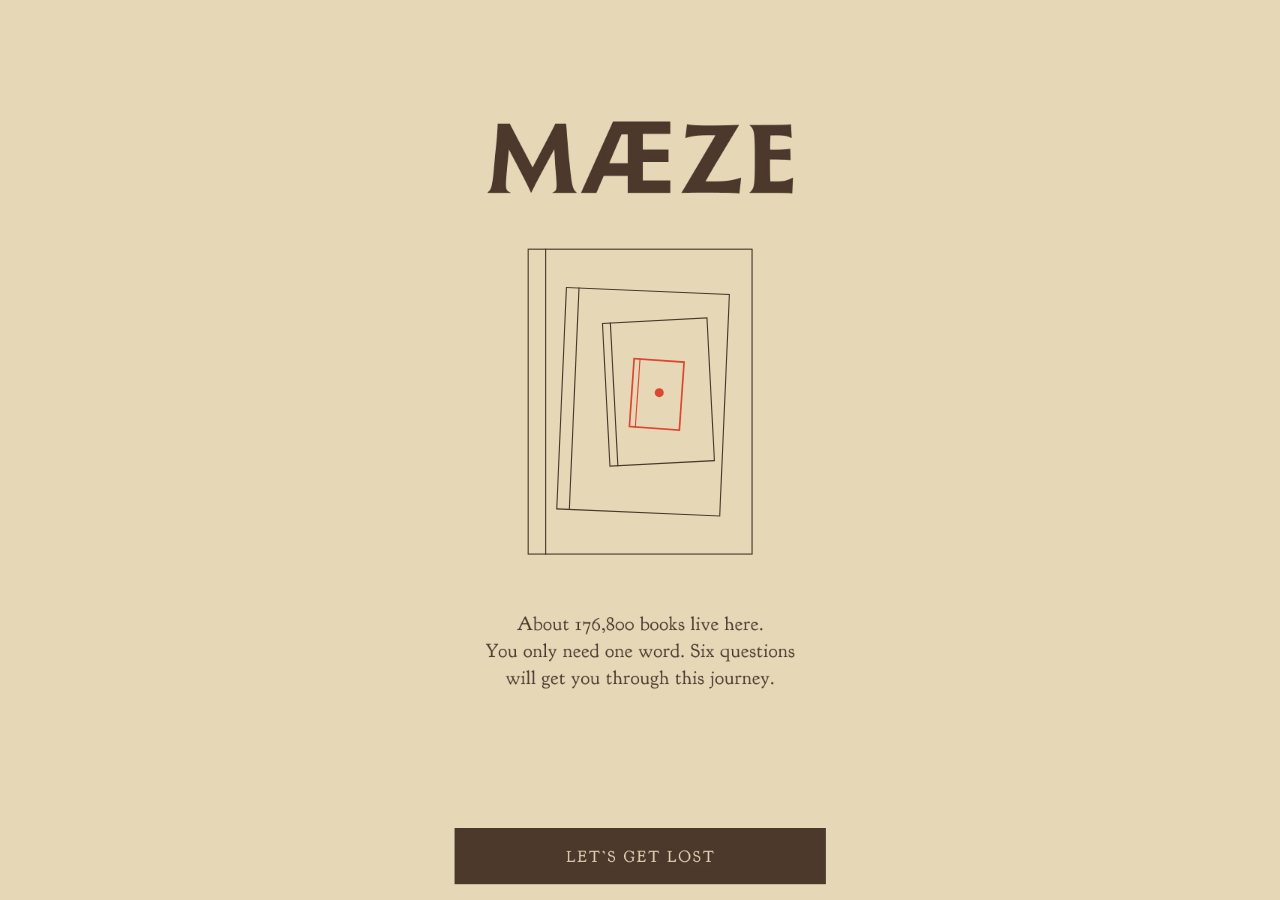
==== index.html @ 63a768b9 "Load the newest version when a phone has an old copy cached On load, app.js fetches the published pa" ====
<!doctype html>
<html lang="en">
<head>
<meta charset="utf-8">
<meta name="viewport" content="width=device-width, initial-scale=1, maximum-scale=1, user-scalable=no, viewport-fit=cover">
<meta name="apple-mobile-web-app-capable" content="yes">
<meta name="mobile-web-app-capable" content="yes">
<meta name="apple-mobile-web-app-status-bar-style" content="black-translucent">
<meta name="apple-mobile-web-app-title" content="MÆZE">
<meta name="theme-color" content="#E6D8B7">
<link rel="manifest" href="site.webmanifest">
<link rel="apple-touch-icon" href="apple-touch-icon.png">
<link rel="icon" type="image/png" sizes="192x192" href="icon-192.png">
<meta name="description" content="MÆZE: six questions lead you from the Providence Athenæum's card catalog to one word in one book. A touch prototype by ÆEEEE.">
<title>MÆZE</title>
<link rel="stylesheet" href="style.css?v=20261103i">
</head>
<body>
<main id="app" aria-label="MÆZE prototype">
  <div id="frame">
    <div id="stage" role="application" aria-label="Tap, drag or swipe to explore"></div>
  </div>
</main>
<div class="edge top"></div><div class="edge bottom"></div>
<script src="assets.js?v=20261103i"></script>
<script src="app.js?v=20261103i"></script>
</body>
</html>
---- style.css ----
:root {
  --sand: #E6D8B7;
  --umber: #4C372C;
  --vermilion: #DC4733;
  --bg: var(--sand);
}
* { box-sizing: border-box; }
html, body {
  margin: 0;
  height: 100%;
  background-color: var(--bg);
  overflow: hidden;
  overscroll-behavior: none;
}
body {
  -webkit-tap-highlight-color: transparent;
  -webkit-touch-callout: none;
  -webkit-user-select: none;
  user-select: none;
  touch-action: none;
}
/* the app band (mock status bar and home indicator cropped), centred inside the device's safe area */
#app {
  position: fixed;
  inset: 0;
  display: grid;
  place-items: center;
  background-color: var(--bg);
  padding: env(safe-area-inset-top) env(safe-area-inset-right) env(safe-area-inset-bottom) env(safe-area-inset-left);
}
/* thin strips pinned to the top and bottom edges: Safari tints its status bar and toolbar from what touches the edges */
.edge {
  position: fixed;
  left: 0;
  right: 0;
  height: 6px;
  background-color: var(--bg);
  pointer-events: none;
  z-index: 5;
}
.edge.top { top: 0; }
.edge.bottom { bottom: 0; }
#frame {
  position: relative;
  overflow: hidden;
}
#stage {
  position: absolute;
  left: 0;
  top: 0;
  width: 402px;
  height: 874px;
  transform-origin: 0 0;
  touch-action: none;
  cursor: pointer;
}
.screen, .overlay {
  position: absolute;
  inset: 0;
  overflow: hidden;
}
.screen img, .overlay img, .inst img {
  position: absolute;
  display: block;
  pointer-events: none;
  -webkit-user-drag: none;
}
.inst { position: absolute; }
.inst img { will-change: opacity, transform; }
.live { position: absolute; left: 0; top: 0; overflow: visible; }
.live > * { transform-box: view-box; transform-origin: 0 0; }
.fade { transition-property: opacity; transition-timing-function: ease-in-out; }
.hint {
  position: absolute;
  border: 2px solid var(--vermilion);
  border-radius: 6px;
  background: rgba(220, 71, 51, .10);
  pointer-events: none;
  opacity: 0;
  animation: hint .9s ease-out;
}
@keyframes hint {
  0% { opacity: 0; }
  20% { opacity: 1; }
  100% { opacity: 0; }
}
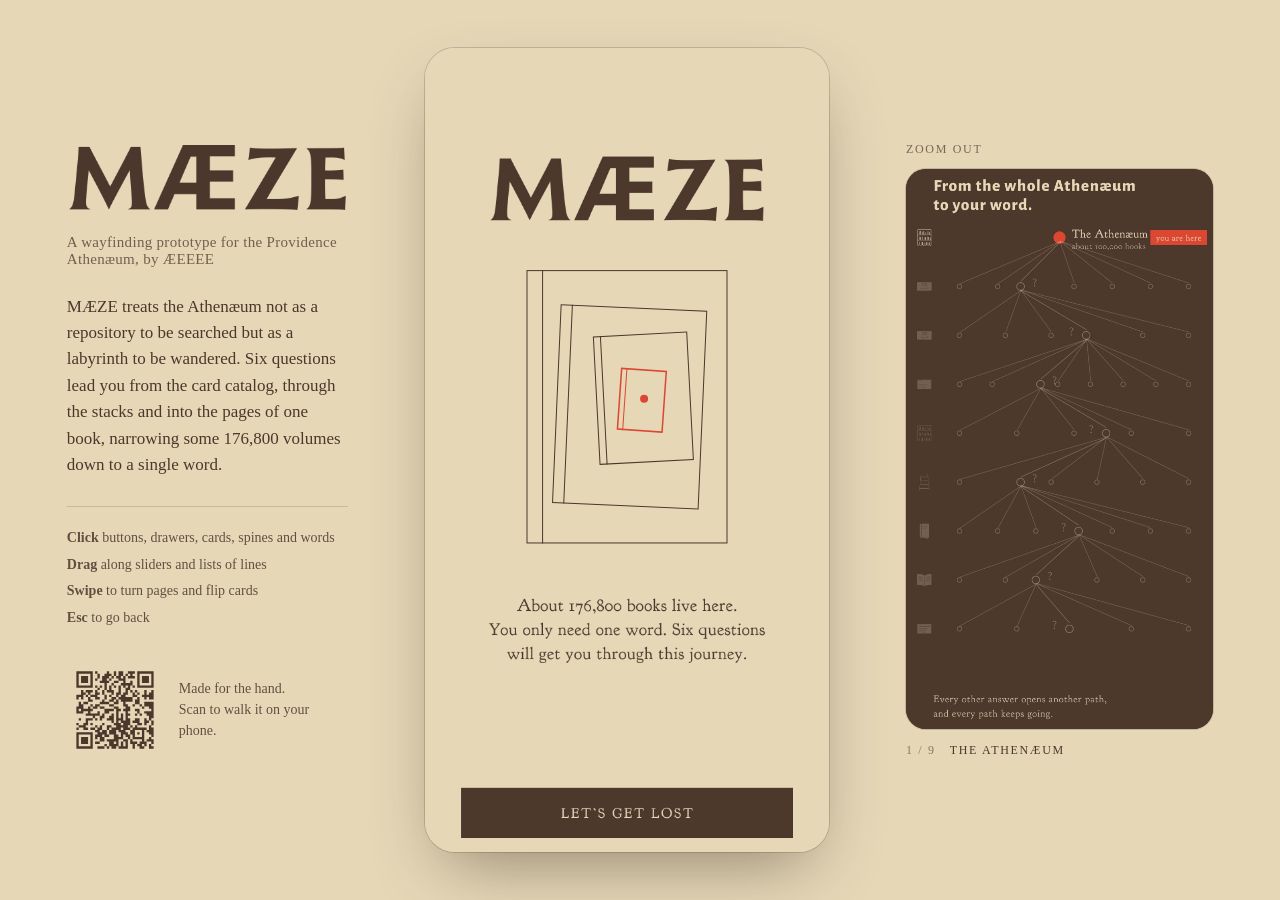
==== commit f406702f: "Desktop layout: intro, prototype and live zoom-out map side by side Phones and tablets keep the full" ====
--- a/index.html
+++ b/index.html
@@ -13,16 +13,37 @@
 <link rel="icon" type="image/png" sizes="192x192" href="icon-192.png">
 <meta name="description" content="MÆZE: six questions lead you from the Providence Athenæum's card catalog to one word in one book. A touch prototype by ÆEEEE.">
 <title>MÆZE</title>
-<link rel="stylesheet" href="style.css?v=20261103i">
+<link rel="stylesheet" href="style.css?v=20261113a">
 </head>
 <body>
 <main id="app" aria-label="MÆZE prototype">
+  <!-- desktop only: project intro (left) and live zoom-out map (right); hidden on phones and tablets -->
+  <aside class="d-side d-intro" aria-label="About MÆZE">
+    <h1 class="d-mark"><span class="sr">MÆZE</span></h1>
+    <p class="d-by">A wayfinding prototype for the Providence Athenæum, by ÆEEEE</p>
+    <p class="d-text">MÆZE treats the Athenæum not as a repository to be searched but as a labyrinth to be wandered. Six questions lead you from the card catalog, through the stacks and into the pages of one book, narrowing some 176,800 volumes down to a single word.</p>
+    <ul class="d-how">
+      <li><b>Click</b> buttons, drawers, cards, spines and words</li>
+      <li><b>Drag</b> along sliders and lists of lines</li>
+      <li><b>Swipe</b> to turn pages and flip cards</li>
+      <li><b>Esc</b> to go back</li>
+    </ul>
+    <div class="d-qr">
+      <img src="qr/maze-qr.svg" alt="QR code for jkwon20241.github.io/maze" width="96" height="96">
+      <p>Made for the hand.<br>Scan to walk it on your phone.</p>
+    </div>
+  </aside>
   <div id="frame">
     <div id="stage" role="application" aria-label="Tap, drag or swipe to explore"></div>
   </div>
+  <aside class="d-side d-map" aria-label="Zoom out: where you are">
+    <p class="d-label">Zoom out</p>
+    <div class="d-map-view"><img alt="" id="d-map-a"><img alt="" id="d-map-b"></div>
+    <p class="d-level"><span id="d-level-n">1 / 9</span><span id="d-level-name">The Athenæum</span></p>
+  </aside>
 </main>
 <div class="edge top"></div><div class="edge bottom"></div>
-<script src="assets.js?v=20261103i"></script>
-<script src="app.js?v=20261103i"></script>
+<script src="assets.js?v=20261113a"></script>
+<script src="app.js?v=20261113a"></script>
 </body>
 </html>
--- a/style.css
+++ b/style.css
@@ -27,6 +27,12 @@
   place-items: center;
   background-color: var(--bg);
   padding: env(safe-area-inset-top) env(safe-area-inset-right) env(safe-area-inset-bottom) env(safe-area-inset-left);
+}
+/* iOS 26 home-screen app (WebKit bug 301108): the viewport comes up short by the status-bar height and
+   nothing is drawn below it, cutting off the bottom. Stretch the page and the app back to the full screen. */
+@media (display-mode: standalone) {
+  html { min-height: min(100lvh, calc(100% + env(safe-area-inset-top))); }
+  #app { bottom: auto; height: min(100lvh, calc(100% + env(safe-area-inset-top))); }
 }
 /* thin strips pinned to the top and bottom edges: Safari tints its status bar and toolbar from what touches the edges */
 .edge {
@@ -84,3 +90,77 @@
   20% { opacity: 1; }
   100% { opacity: 0; }
 }
+
+/* ---------- desktop (fine pointer, wide window): intro | prototype | live zoom-out map ----------
+   Phones and tablets never get the .desk class, so everything above stays their layout. */
+.d-side { display: none; }
+.sr { position: absolute; width: 1px; height: 1px; overflow: hidden; clip: rect(0 0 0 0); white-space: nowrap; }
+html.desk { --fg: var(--umber); --line: rgba(76, 55, 44, .22); }
+html.desk[data-theme="U"] { --fg: var(--sand); --line: rgba(230, 216, 183, .22); }
+html.desk, html.desk body, html.desk #app { transition: background-color .5s ease; }
+html.desk body { touch-action: auto; }
+html.desk .edge { display: none; }
+html.desk #app {
+  display: grid;
+  grid-template-columns: clamp(240px, 22vw, 340px) auto clamp(240px, 24vw, 360px);
+  justify-content: center;
+  align-items: center;
+  column-gap: clamp(40px, 6vw, 120px);
+  padding: 48px 56px;
+  color: var(--fg);
+  font-family: "Iowan Old Style", "Palatino Linotype", Palatino, Georgia, serif;
+}
+html.desk .d-side { display: block; justify-self: stretch; transition: color .5s ease; }
+html.desk #frame {
+  border-radius: 30px;
+  box-shadow: 0 0 0 1px var(--line), 0 28px 70px -20px rgba(40, 26, 18, .45);
+}
+html.desk #stage { cursor: default; }
+
+.d-intro { align-self: center; }
+.d-mark {
+  margin: 0;
+  width: 100%;
+  max-width: 300px;
+  aspect-ratio: 828 / 204;
+  background-color: currentColor;
+  -webkit-mask: url(img/wordmark.png) center / contain no-repeat;
+  mask: url(img/wordmark.png) center / contain no-repeat;
+}
+.d-by { margin: 22px 0 0; font-size: 15px; letter-spacing: .02em; opacity: .75; }
+.d-text { margin: 26px 0 0; font-size: 17px; line-height: 1.55; }
+.d-how { list-style: none; margin: 28px 0 0; padding: 18px 0 0; border-top: 1px solid var(--line); font-size: 14px; line-height: 1.9; opacity: .85; }
+.d-how b { font-weight: 600; }
+.d-qr { display: flex; align-items: center; gap: 16px; margin-top: 30px; }
+.d-qr img { width: 96px; height: 96px; border-radius: 8px; flex: none; }
+.d-qr p { margin: 0; font-size: 14px; line-height: 1.5; opacity: .85; }
+
+.d-label, .d-level { font-size: 12px; letter-spacing: .14em; text-transform: uppercase; margin: 0; }
+.d-label { opacity: .7; margin-bottom: 12px; }
+.d-map-view {
+  position: relative;
+  width: min(100%, calc((100vh - 200px) * 402 / 734));
+  aspect-ratio: 402 / 734;
+  overflow: hidden;
+  border-radius: 20px;
+  background: var(--umber);
+  box-shadow: 0 0 0 1px var(--line);
+}
+/* the zoom-out render is 402 x 874; show y 86-820 (title to footer, without its own Close row) */
+.d-map-view img {
+  position: absolute;
+  left: 0;
+  top: -11.717%;
+  width: 100%;
+  height: 119.07%;
+  opacity: 0;
+  transition: opacity .6s ease;
+}
+.d-level { display: flex; gap: 14px; margin-top: 14px; }
+.d-level #d-level-n { opacity: .6; }
+
+/* narrower desktop windows: drop the map, keep the intro beside the prototype */
+@media (max-width: 1199px) {
+  html.desk #app { grid-template-columns: clamp(240px, 30vw, 340px) auto; }
+  html.desk .d-map { display: none; }
+}
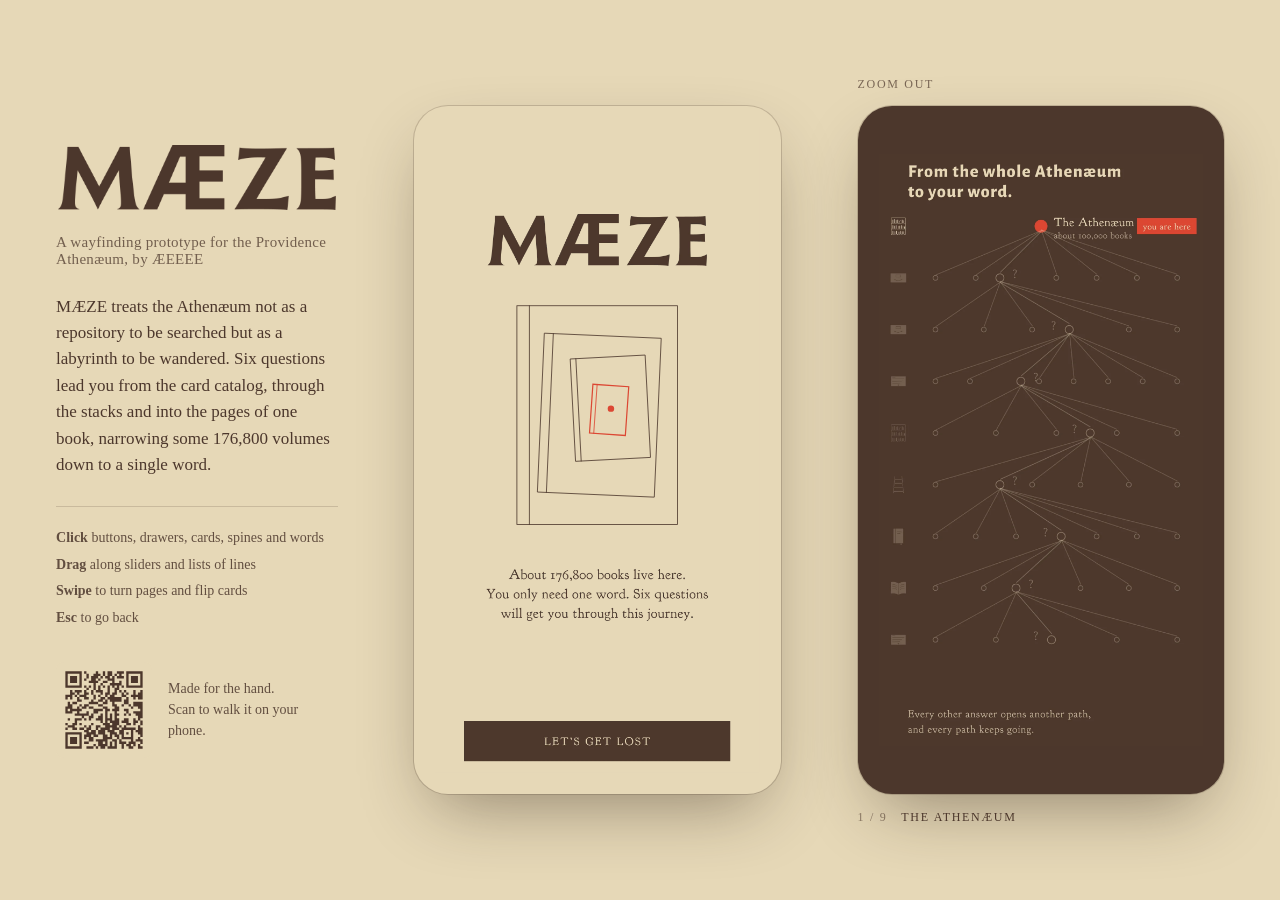
==== commit 6f6aa4d7: "Desktop: inner margins in the phone frame, map card the same size as the phone Co-Authored-By: Claud" ====
--- a/index.html
+++ b/index.html
@@ -13,7 +13,7 @@
 <link rel="icon" type="image/png" sizes="192x192" href="icon-192.png">
 <meta name="description" content="MÆZE: six questions lead you from the Providence Athenæum's card catalog to one word in one book. A touch prototype by ÆEEEE.">
 <title>MÆZE</title>
-<link rel="stylesheet" href="style.css?v=20261113a">
+<link rel="stylesheet" href="style.css?v=20261113b">
 </head>
 <body>
 <main id="app" aria-label="MÆZE prototype">
@@ -38,12 +38,12 @@
   </div>
   <aside class="d-side d-map" aria-label="Zoom out: where you are">
     <p class="d-label">Zoom out</p>
-    <div class="d-map-view"><img alt="" id="d-map-a"><img alt="" id="d-map-b"></div>
+    <div class="d-map-view"><div class="d-map-crop"><img alt="" id="d-map-a"><img alt="" id="d-map-b"></div></div>
     <p class="d-level"><span id="d-level-n">1 / 9</span><span id="d-level-name">The Athenæum</span></p>
   </aside>
 </main>
 <div class="edge top"></div><div class="edge bottom"></div>
-<script src="assets.js?v=20261113a"></script>
-<script src="app.js?v=20261113a"></script>
+<script src="assets.js?v=20261113b"></script>
+<script src="app.js?v=20261113b"></script>
 </body>
 </html>
--- a/style.css
+++ b/style.css
@@ -102,7 +102,7 @@
 html.desk .edge { display: none; }
 html.desk #app {
   display: grid;
-  grid-template-columns: clamp(240px, 22vw, 340px) auto clamp(240px, 24vw, 360px);
+  grid-template-columns: clamp(240px, 22vw, 340px) auto auto;
   justify-content: center;
   align-items: center;
   column-gap: clamp(40px, 6vw, 120px);
@@ -112,7 +112,8 @@
 }
 html.desk .d-side { display: block; justify-self: stretch; transition: color .5s ease; }
 html.desk #frame {
-  border-radius: 30px;
+  border-radius: 34px;
+  background-color: var(--bg);
   box-shadow: 0 0 0 1px var(--line), 0 28px 70px -20px rgba(40, 26, 18, .45);
 }
 html.desk #stage { cursor: default; }
@@ -135,19 +136,32 @@
 .d-qr img { width: 96px; height: 96px; border-radius: 8px; flex: none; }
 .d-qr p { margin: 0; font-size: 14px; line-height: 1.5; opacity: .85; }
 
-.d-label, .d-level { font-size: 12px; letter-spacing: .14em; text-transform: uppercase; margin: 0; }
-.d-label { opacity: .7; margin-bottom: 12px; }
+.d-map { position: relative; }
+.d-label, .d-level { position: absolute; left: 0; font-size: 12px; letter-spacing: .14em; text-transform: uppercase; margin: 0; }
+.d-label { bottom: calc(100% + 14px); opacity: .7; }
+.d-level { top: calc(100% + 16px); display: flex; gap: 14px; }
+.d-level #d-level-n { opacity: .6; }
+/* same size as the phone frame (set from app.js), with the same inner margin */
 .d-map-view {
   position: relative;
-  width: min(100%, calc((100vh - 200px) * 402 / 734));
-  aspect-ratio: 402 / 734;
+  width: var(--card-w, 340px);
+  height: var(--card-h, 640px);
   overflow: hidden;
-  border-radius: 20px;
+  border-radius: 34px;
   background: var(--umber);
-  box-shadow: 0 0 0 1px var(--line);
+  box-shadow: 0 0 0 1px var(--line), 0 28px 70px -20px rgba(40, 26, 18, .45);
 }
-/* the zoom-out render is 402 x 874; show y 86-820 (title to footer, without its own Close row) */
-.d-map-view img {
+/* the zoom-out render is 402 x 874; show y 86-820 (title to footer, without its own Close row),
+   centred in the 800-tall band so it lines up with the phone screen's margins */
+.d-map-crop {
+  position: absolute;
+  left: calc(26px * var(--s, 1));
+  top: calc((26px + 33px) * var(--s, 1));
+  width: calc(402px * var(--s, 1));
+  height: calc(734px * var(--s, 1));
+  overflow: hidden;
+}
+.d-map-crop img {
   position: absolute;
   left: 0;
   top: -11.717%;
@@ -156,8 +170,6 @@
   opacity: 0;
   transition: opacity .6s ease;
 }
-.d-level { display: flex; gap: 14px; margin-top: 14px; }
-.d-level #d-level-n { opacity: .6; }
 
 /* narrower desktop windows: drop the map, keep the intro beside the prototype */
 @media (max-width: 1199px) {
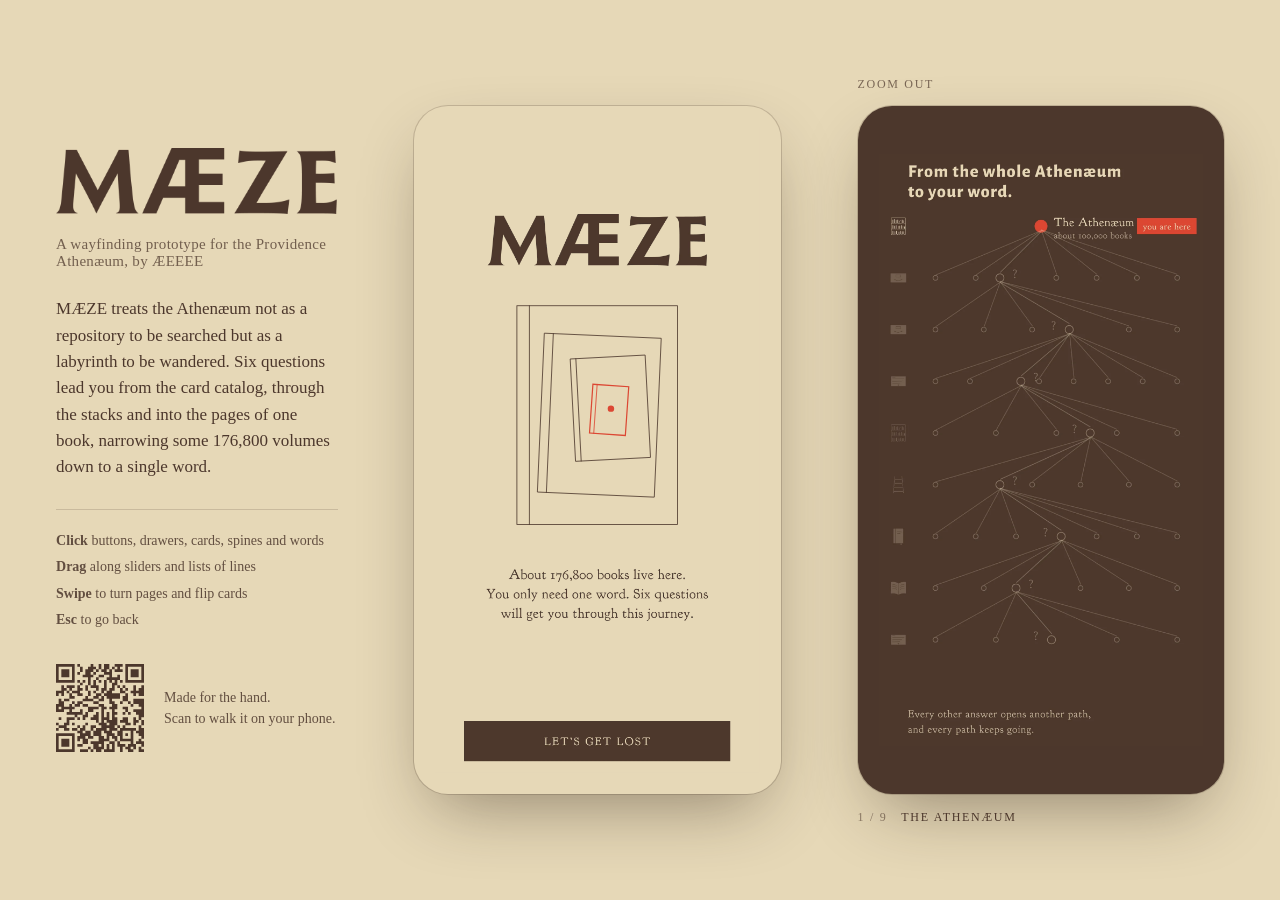
==== commit 66c5b5e3: "Desktop intro: trim wordmark and QR margins so everything aligns on the left Co-Authored-By: Claude " ====
--- a/index.html
+++ b/index.html
@@ -13,7 +13,7 @@
 <link rel="icon" type="image/png" sizes="192x192" href="icon-192.png">
 <meta name="description" content="MÆZE: six questions lead you from the Providence Athenæum's card catalog to one word in one book. A touch prototype by ÆEEEE.">
 <title>MÆZE</title>
-<link rel="stylesheet" href="style.css?v=20261113b">
+<link rel="stylesheet" href="style.css?v=20261113c">
 </head>
 <body>
 <main id="app" aria-label="MÆZE prototype">
@@ -29,7 +29,7 @@
       <li><b>Esc</b> to go back</li>
     </ul>
     <div class="d-qr">
-      <img src="qr/maze-qr.svg" alt="QR code for jkwon20241.github.io/maze" width="96" height="96">
+      <img src="img/qr-trim.svg" alt="QR code for jkwon20241.github.io/maze" width="88" height="88">
       <p>Made for the hand.<br>Scan to walk it on your phone.</p>
     </div>
   </aside>
@@ -43,7 +43,7 @@
   </aside>
 </main>
 <div class="edge top"></div><div class="edge bottom"></div>
-<script src="assets.js?v=20261113b"></script>
-<script src="app.js?v=20261113b"></script>
+<script src="assets.js?v=20261113c"></script>
+<script src="app.js?v=20261113c"></script>
 </body>
 </html>
--- a/style.css
+++ b/style.css
@@ -123,17 +123,19 @@
   margin: 0;
   width: 100%;
   max-width: 300px;
-  aspect-ratio: 828 / 204;
+  aspect-ratio: 816 / 192;
   background-color: currentColor;
-  -webkit-mask: url(img/wordmark.png) center / contain no-repeat;
-  mask: url(img/wordmark.png) center / contain no-repeat;
+  -webkit-mask: url(img/wordmark.png) left center / contain no-repeat;
+  mask: url(img/wordmark.png) left center / contain no-repeat;
 }
 .d-by { margin: 22px 0 0; font-size: 15px; letter-spacing: .02em; opacity: .75; }
 .d-text { margin: 26px 0 0; font-size: 17px; line-height: 1.55; }
 .d-how { list-style: none; margin: 28px 0 0; padding: 18px 0 0; border-top: 1px solid var(--line); font-size: 14px; line-height: 1.9; opacity: .85; }
 .d-how b { font-weight: 600; }
-.d-qr { display: flex; align-items: center; gap: 16px; margin-top: 30px; }
-.d-qr img { width: 96px; height: 96px; border-radius: 8px; flex: none; }
+.d-qr { display: flex; align-items: center; gap: 20px; margin-top: 30px; }
+.d-qr img { width: 88px; height: 88px; flex: none; box-sizing: content-box; }
+/* the code is trimmed so it lines up with the text; on the umber pages it needs its own sand margin to scan */
+html.desk[data-theme="U"] .d-qr img { padding: 8px; background: var(--sand); border-radius: 6px; }
 .d-qr p { margin: 0; font-size: 14px; line-height: 1.5; opacity: .85; }
 
 .d-map { position: relative; }
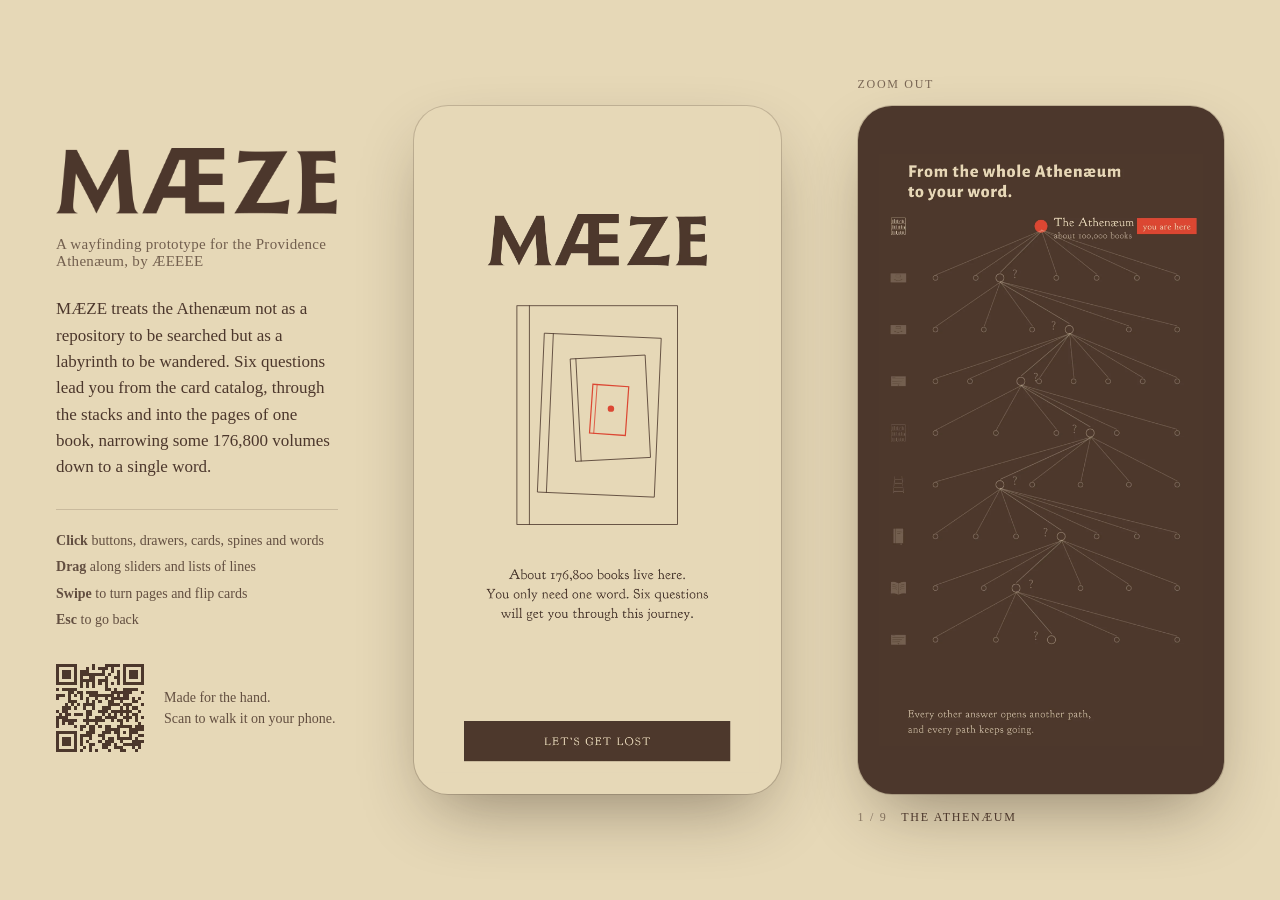
==== commit aa3f8527: "Add-to-Home-Screen QR: ?add opens an install sheet, service worker for Chrome's install prompt Co-Au" ====
--- a/index.html
+++ b/index.html
@@ -13,7 +13,7 @@
 <link rel="icon" type="image/png" sizes="192x192" href="icon-192.png">
 <meta name="description" content="MÆZE: six questions lead you from the Providence Athenæum's card catalog to one word in one book. A touch prototype by ÆEEEE.">
 <title>MÆZE</title>
-<link rel="stylesheet" href="style.css?v=20261113c">
+<link rel="stylesheet" href="style.css?v=20261113d">
 </head>
 <body>
 <main id="app" aria-label="MÆZE prototype">
@@ -43,7 +43,7 @@
   </aside>
 </main>
 <div class="edge top"></div><div class="edge bottom"></div>
-<script src="assets.js?v=20261113c"></script>
-<script src="app.js?v=20261113c"></script>
+<script src="assets.js?v=20261113d"></script>
+<script src="app.js?v=20261113d"></script>
 </body>
 </html>
--- a/style.css
+++ b/style.css
@@ -178,3 +178,67 @@
   html.desk #app { grid-template-columns: clamp(240px, 30vw, 340px) auto; }
   html.desk .d-map { display: none; }
 }
+
+/* ---------- install sheet (opened from the "add to Home Screen" QR code; phones and tablets only) ---------- */
+.ins {
+  position: fixed;
+  inset: 0;
+  z-index: 20;
+  display: grid;
+  place-items: center;
+  overflow-y: auto;
+  padding: calc(env(safe-area-inset-top) + 32px) 28px calc(env(safe-area-inset-bottom) + 32px);
+  background: var(--sand);
+  color: var(--umber);
+  font-family: "Iowan Old Style", "Palatino Linotype", Palatino, Georgia, serif;
+  touch-action: auto;
+  -webkit-user-select: none;
+  user-select: none;
+  transition: opacity .35s ease;
+}
+.ins.out { opacity: 0; pointer-events: none; }
+.ins-in { width: 100%; max-width: 380px; }
+.ins-mark {
+  width: 180px;
+  aspect-ratio: 816 / 192;
+  background-color: currentColor;
+  -webkit-mask: url(img/wordmark.png) left center / contain no-repeat;
+  mask: url(img/wordmark.png) left center / contain no-repeat;
+}
+.ins h2 { margin: 36px 0 0; font-size: 24px; font-weight: 600; line-height: 1.25; }
+.ins-lead { margin: 12px 0 0; font-size: 16px; line-height: 1.5; opacity: .85; }
+.ins-btn {
+  display: block;
+  width: 100%;
+  margin-top: 30px;
+  padding: 16px;
+  border: 0;
+  border-radius: 0;
+  background: var(--umber);
+  color: var(--sand);
+  font: inherit;
+  font-size: 13px;
+  letter-spacing: .16em;
+  text-transform: uppercase;
+  cursor: pointer;
+}
+.ins-btn[hidden], .ins-done[hidden], .ins-steps[hidden] { display: none; }
+.ins-steps { margin: 30px 0 0; padding: 22px 0 0 1.3em; border-top: 1px solid rgba(76, 55, 44, .22); font-size: 15px; line-height: 1.5; }
+.ins-steps li { margin: 0 0 12px; padding-left: 4px; }
+.ins-steps b { font-weight: 600; }
+/* when the one-tap button is available, the manual steps step back */
+.ins-steps.alt { font-size: 13px; opacity: .6; }
+.ins-ico { width: 14px; height: 17px; margin: 0 4px -2px 2px; color: var(--vermilion); }
+.ins-done { margin: 30px 0 0; font-size: 17px; line-height: 1.5; }
+.ins-skip {
+  margin-top: 26px;
+  padding: 8px 0;
+  border: 0;
+  background: none;
+  color: inherit;
+  font: inherit;
+  font-size: 15px;
+  text-decoration: underline;
+  text-underline-offset: 3px;
+  cursor: pointer;
+}
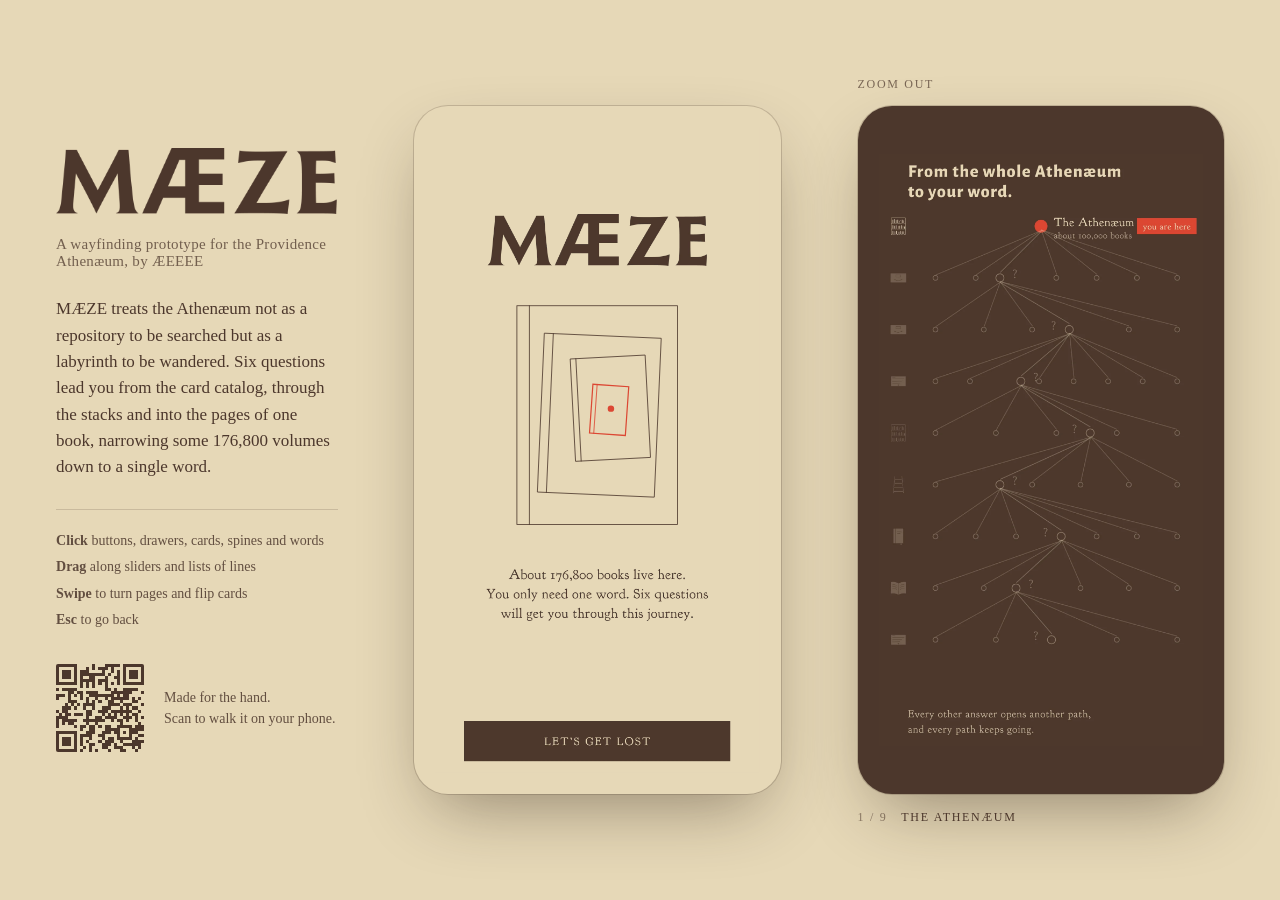
==== commit 0b1f959a: "Desktop: keep every element in place when the page switches between sand and umber Co-Authored-By: C" ====
--- a/index.html
+++ b/index.html
@@ -13,7 +13,7 @@
 <link rel="icon" type="image/png" sizes="192x192" href="icon-192.png">
 <meta name="description" content="MÆZE: six questions lead you from the Providence Athenæum's card catalog to one word in one book. A touch prototype by ÆEEEE.">
 <title>MÆZE</title>
-<link rel="stylesheet" href="style.css?v=20261113d">
+<link rel="stylesheet" href="style.css?v=20261113e">
 </head>
 <body>
 <main id="app" aria-label="MÆZE prototype">
@@ -43,7 +43,7 @@
   </aside>
 </main>
 <div class="edge top"></div><div class="edge bottom"></div>
-<script src="assets.js?v=20261113d"></script>
-<script src="app.js?v=20261113d"></script>
+<script src="assets.js?v=20261113e"></script>
+<script src="app.js?v=20261113e"></script>
 </body>
 </html>
--- a/style.css
+++ b/style.css
@@ -134,8 +134,10 @@
 .d-how b { font-weight: 600; }
 .d-qr { display: flex; align-items: center; gap: 20px; margin-top: 30px; }
 .d-qr img { width: 88px; height: 88px; flex: none; box-sizing: content-box; }
-/* the code is trimmed so it lines up with the text; on the umber pages it needs its own sand margin to scan */
-html.desk[data-theme="U"] .d-qr img { padding: 8px; background: var(--sand); border-radius: 6px; }
+/* the code is trimmed so it lines up with the text; on the umber pages it needs a sand margin to scan.
+   That margin is drawn outside the box (box-shadow), so nothing in the column moves when the theme changes. */
+.d-qr img { border-radius: 2px; box-shadow: 0 0 0 8px transparent; transition: box-shadow .5s ease; }
+html.desk[data-theme="U"] .d-qr img { background: var(--sand); box-shadow: 0 0 0 8px var(--sand); }
 .d-qr p { margin: 0; font-size: 14px; line-height: 1.5; opacity: .85; }
 
 .d-map { position: relative; }
